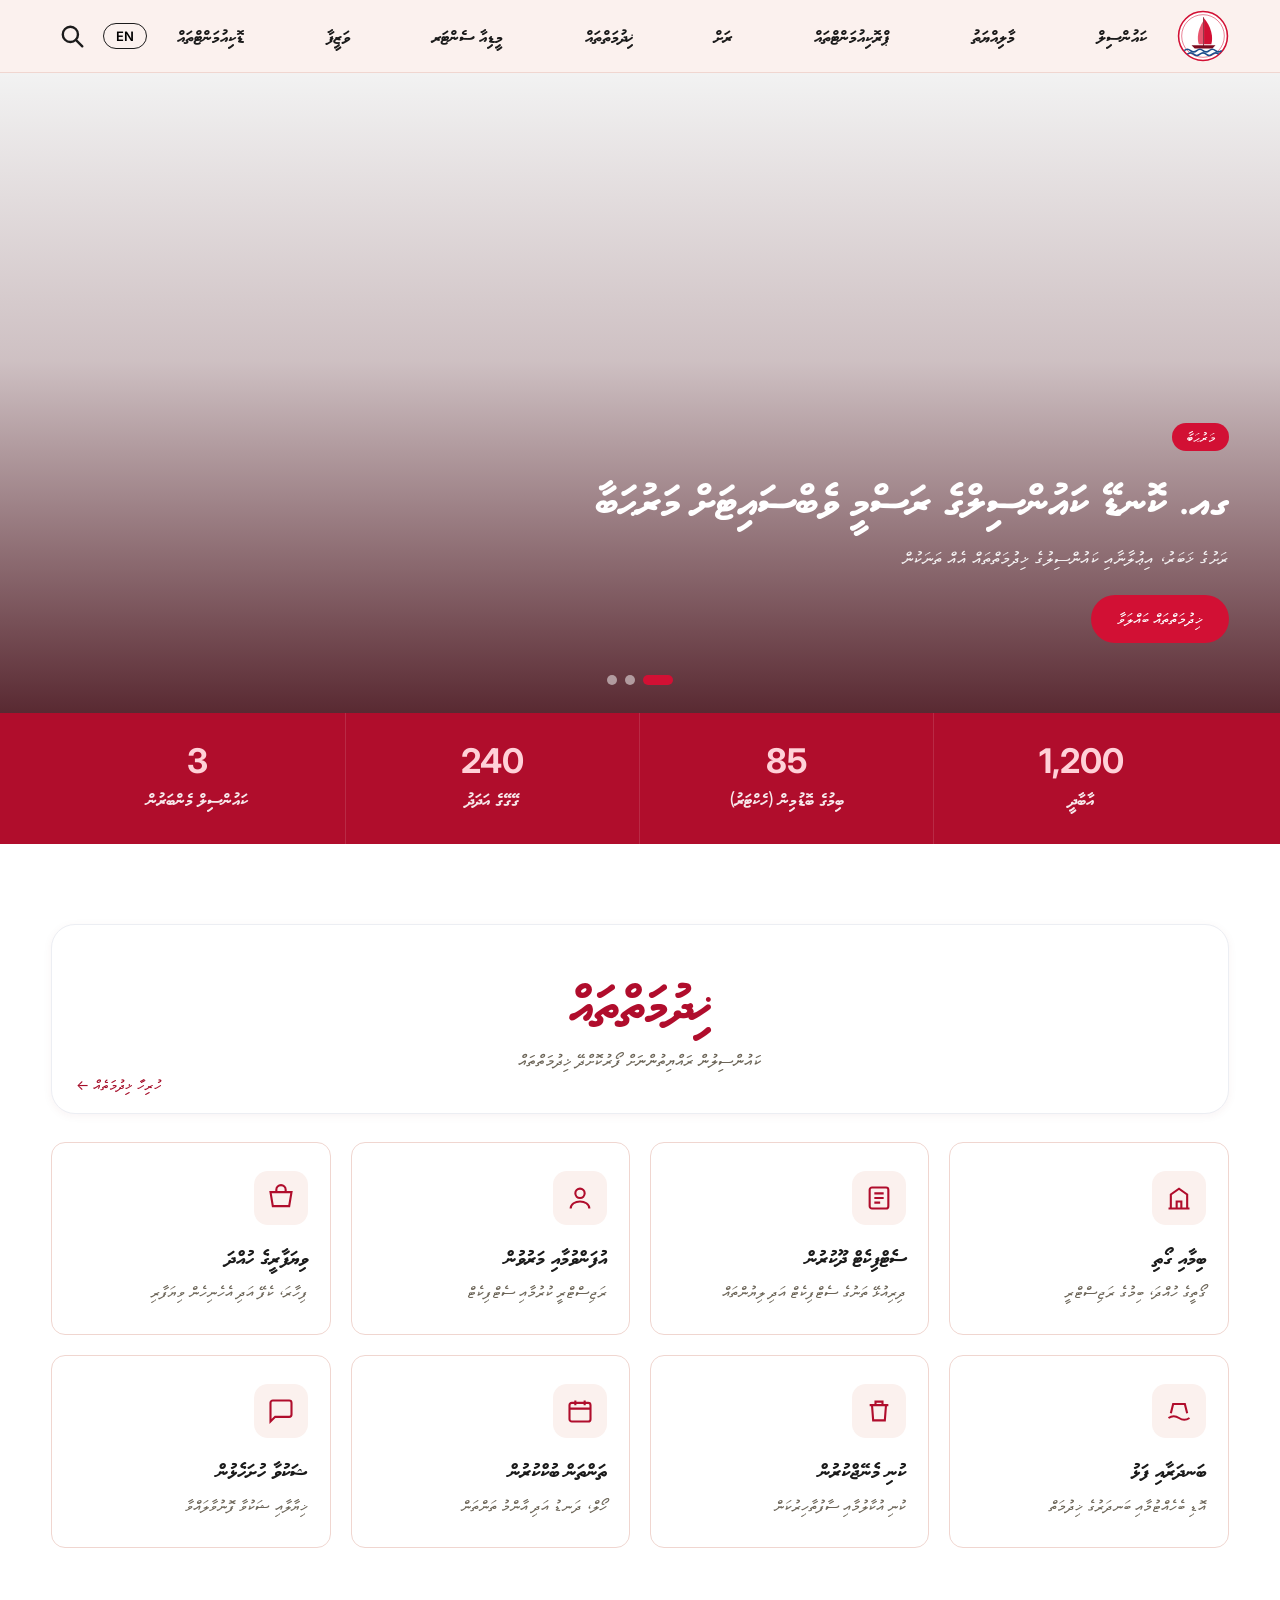
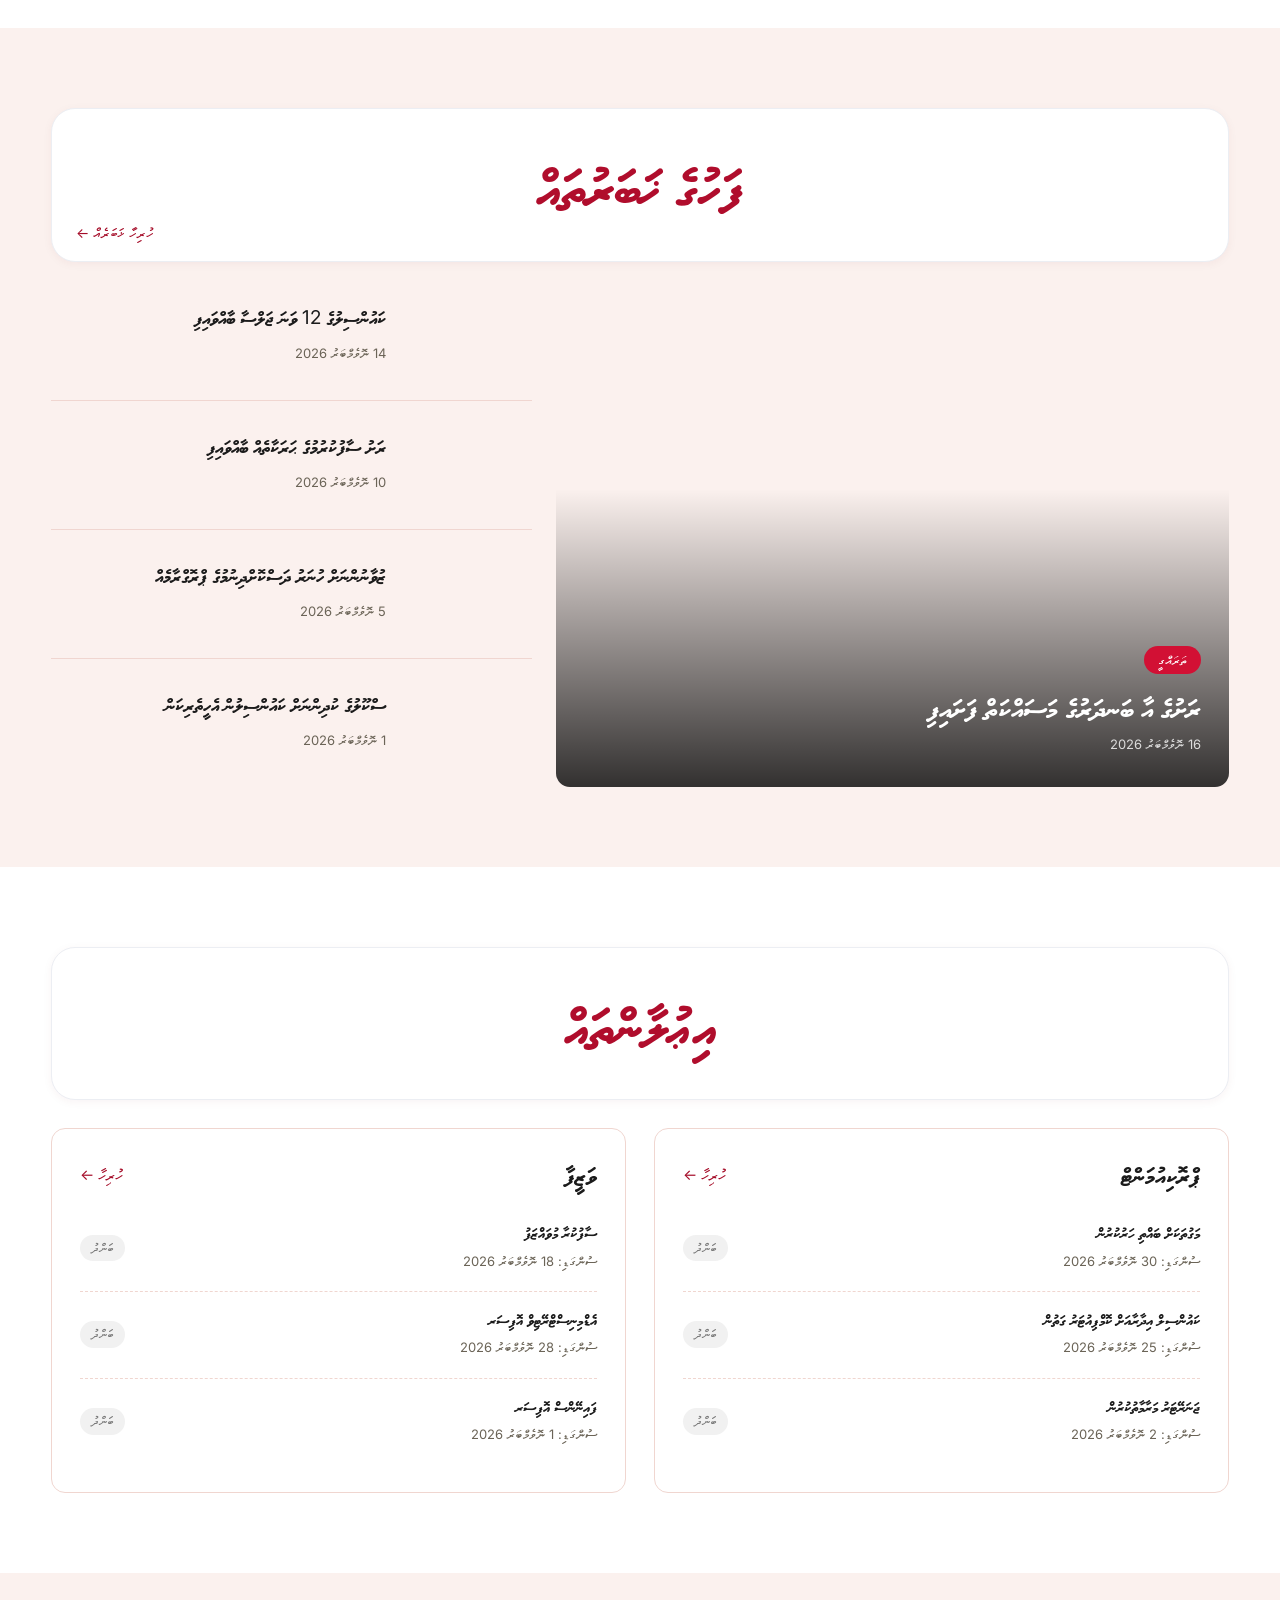
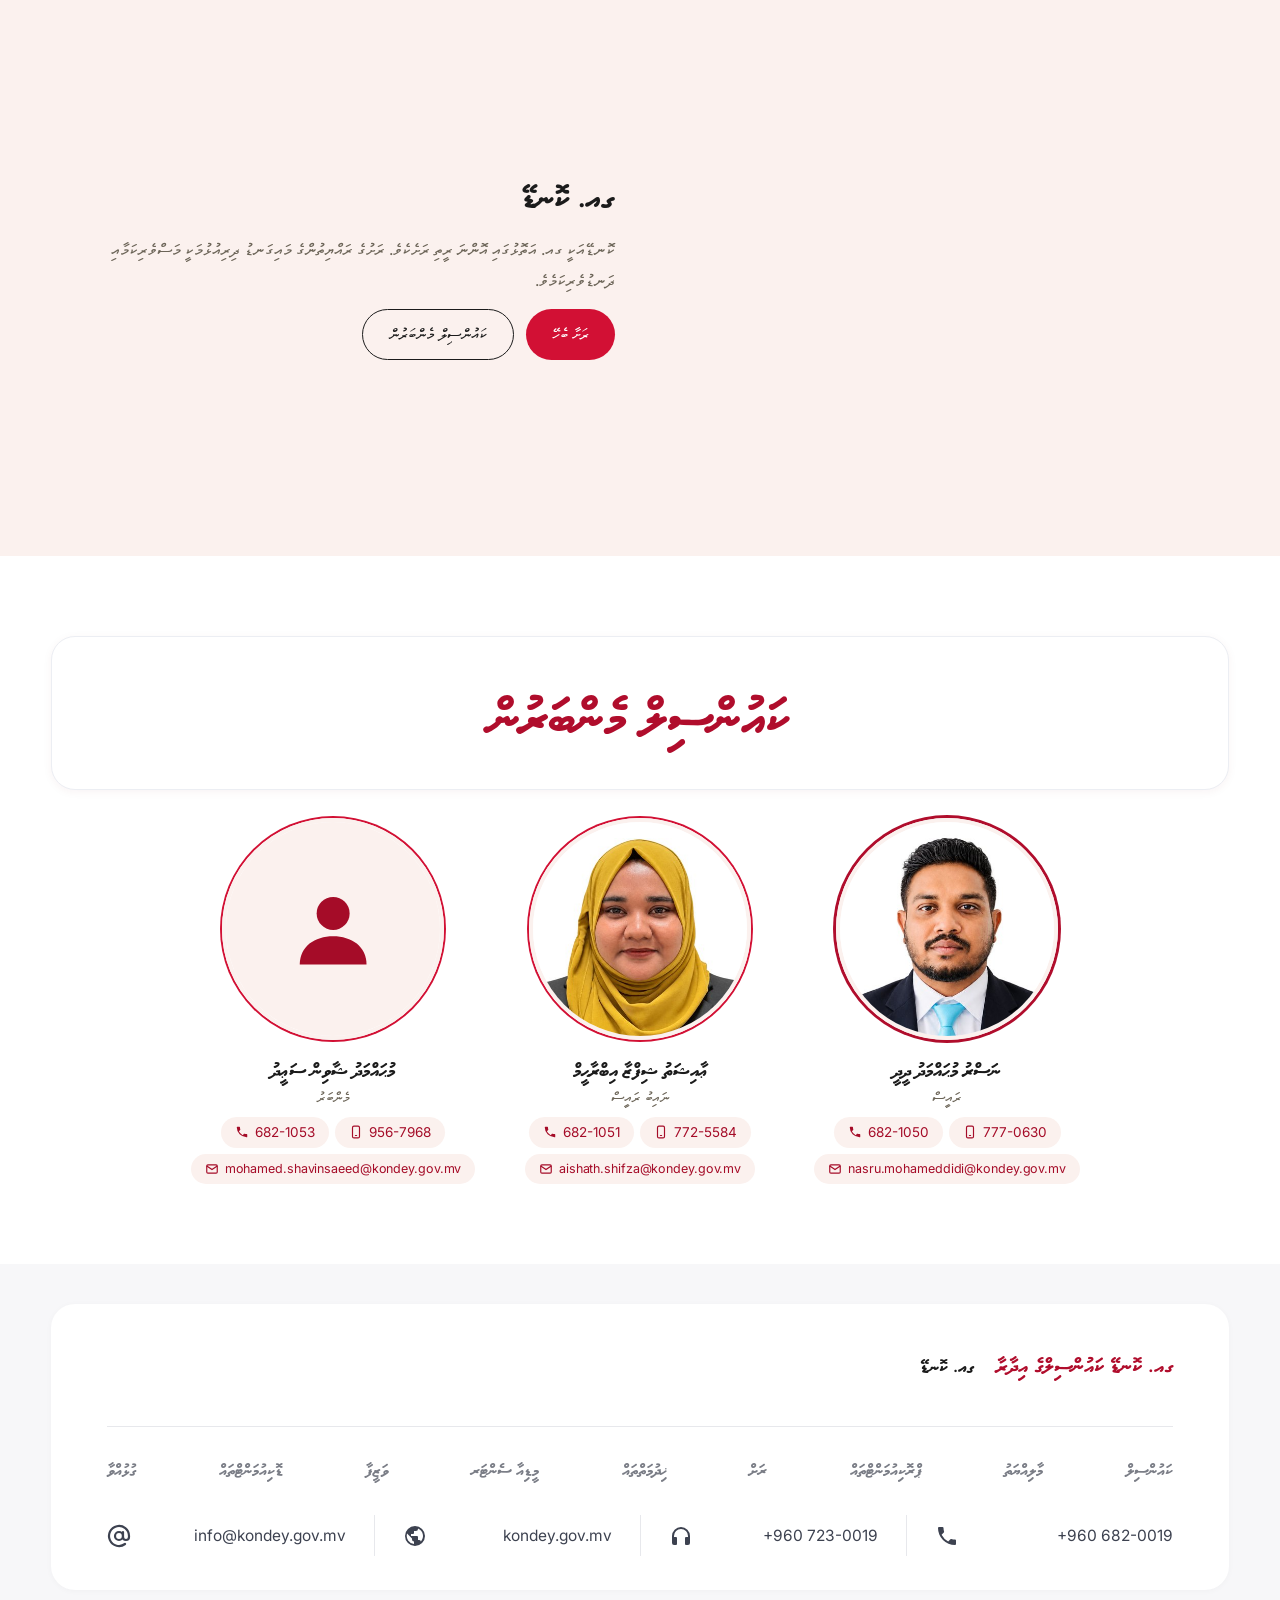
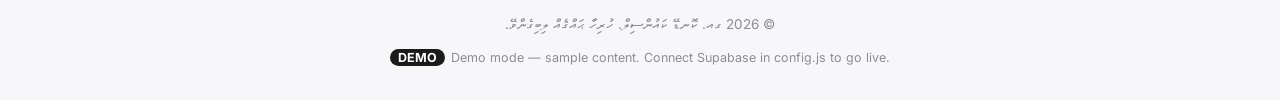
==== index.html @ 0336a883 "New commit." ====
<!DOCTYPE html>
<html lang="dv" dir="rtl">
<head>
<meta charset="UTF-8">
<meta name="viewport" content="width=device-width, initial-scale=1.0">
<title>ގއ. ކޮނޑޭ ކައުންސިލް</title>
<meta name="description" content="GA. Kondey Council — official website: news, vacancies, procurement, services and council information.">
<link rel="preconnect" href="https://fonts.googleapis.com">
<link rel="preconnect" href="https://fonts.gstatic.com" crossorigin>
<link href="https://fonts.googleapis.com/css2?family=Noto+Sans+Thaana:wght@400;600;700&family=Inter:wght@400;500;600;700;800&display=swap" rel="stylesheet">
<link rel="stylesheet" href="css/site.css">
</head>
<body>
<a href="#app" class="skip" data-i18n="skip">މައިގަނޑު ބައިތަކަށް</a>

<!-- Logo (placeholder — replace with the council's real logo) -->
<svg width="0" height="0" style="position:absolute" aria-hidden="true">
  <symbol id="logo" viewBox="0 0 100 100">
    <circle cx="50" cy="50" r="47" fill="#fff" stroke="#D21034" stroke-width="3"/>
    <circle cx="50" cy="50" r="41" fill="none" stroke="#D21034" stroke-width="1"/>
    <path d="M52 16 C66 32 70 52 66 66 L52 66 Z" fill="#D21034"/>
    <path d="M50 22 C40 38 38 54 42 66 L50 66 Z" fill="#E8566F"/>
    <line x1="51" y1="14" x2="51" y2="70" stroke="#7A0A1E" stroke-width="1.6"/>
    <path d="M28 68 L74 68 L68 74 L34 74 Z" fill="#7A0A1E"/>
    <path d="M14 78 q6 -5 12 0 t12 0 t12 0 t12 0 t12 0 t12 0" fill="none" stroke="#1E4E8C" stroke-width="3"/>
    <path d="M20 85 q6 -5 12 0 t12 0 t12 0 t12 0 t12 0" fill="none" stroke="#1E4E8C" stroke-width="3"/>
  </symbol>
</svg>

<header class="site-header" id="header">
  <div class="container nav">
    <a href="#/" class="logo" aria-label="Home">
      <svg><use href="#logo"/></svg>
      <span class="logo-text" data-i18n="short">ކޮނޑޭ ކައުންސިލް</span>
    </a>

    <ul class="menu" id="menu">
      <li><a href="#/council" data-i18n="m_council">ކައުންސިލް</a>
        <ul class="dropdown">
          <li><a href="#/council" data-i18n="m_council_about">ކައުންސިލާ ބެހޭ</a></li>
          <li><a href="#/council#members" data-i18n="m_members">ކައުންސިލް މެންބަރުން</a></li>
          <li><a href="#/meetings" data-i18n="m_meetings">ޖަލްސާތަކާއި ނިންމުންތައް</a></li>
          <li><a href="#/contact" data-i18n="m_contact">ގުޅުއްވާ</a></li>
        </ul>
      </li>
      <li><a href="#/documents?type=budget" data-i18n="m_finance">މާލިއްޔަތު</a>
        <ul class="dropdown">
          <li><a href="#/documents?type=budget" data-i18n="m_budget">ބަޖެޓް</a></li>
          <li><a href="#/documents?type=report" data-i18n="m_reports">ރިޕޯޓުތައް</a></li>
        </ul>
      </li>
      <li><a href="#/procurement" data-i18n="m_procurement">ޕްރޮކިއުމަންޓްތައް</a></li>
      <li><a href="#/island" data-i18n="m_island">ރަށް</a>
        <ul class="dropdown">
          <li><a href="#/island" data-i18n="m_island_profile">ރަށާ ބެހޭ</a></li>
          <li><a href="#/island#gallery" data-i18n="m_gallery">ފޮޓޯ ގެލެރީ</a></li>
          <li><a href="#/documents?type=plan" data-i18n="m_plans">ޕްލޭންތައް</a></li>
        </ul>
      </li>
      <li><a href="#/services" data-i18n="m_services">ޚިދުމަތްތައް</a></li>
      <li><a href="#/news" data-i18n="m_media">މީޑިއާ ސެންޓަރ</a>
        <ul class="dropdown">
          <li><a href="#/news" data-i18n="m_news">ޚަބަރު</a></li>
          <li><a href="#/island#gallery" data-i18n="m_gallery">ފޮޓޯ ގެލެރީ</a></li>
        </ul>
      </li>
      <li><a href="#/jobs" data-i18n="m_jobs">ވަޒީފާ</a></li>
      <li><a href="#/documents" data-i18n="m_documents">ޑޮކިއުމަންޓްތައް</a>
        <ul class="dropdown">
          <li><a href="#/documents?type=form" data-i18n="m_forms">ފޯމުތައް</a></li>
          <li><a href="#/documents?type=regulation" data-i18n="m_regs">ޤަވާއިދުތައް</a></li>
          <li><a href="#/documents" data-i18n="m_all_docs">ހުރިހާ ޑޮކިއުމަންޓެއް</a></li>
        </ul>
      </li>
    </ul>

    <div class="nav-tools">
      <button class="lang-btn" id="langBtn" type="button">EN</button>
      <button class="icon-btn" id="searchBtn" type="button" aria-label="Search">
        <svg viewBox="0 0 24 24" fill="none" stroke="currentColor" stroke-width="2.2" stroke-linecap="round"><circle cx="10.5" cy="10.5" r="7"/><line x1="16" y1="16" x2="21.5" y2="21.5"/></svg>
      </button>
      <button class="icon-btn burger" id="burger" type="button" aria-label="Menu" aria-expanded="false">
        <svg viewBox="0 0 24 24" fill="none" stroke="currentColor" stroke-width="2.2" stroke-linecap="round"><line x1="3" y1="6" x2="21" y2="6"/><line x1="3" y1="12" x2="21" y2="12"/><line x1="3" y1="18" x2="21" y2="18"/></svg>
      </button>
    </div>
  </div>
</header>

<div class="search-panel" id="searchPanel" role="dialog" aria-modal="true" aria-label="Search">
  <form class="search-box" id="searchForm">
    <button class="icon-btn search-close" id="searchClose" type="button" aria-label="Close">
      <svg viewBox="0 0 24 24" fill="none" stroke="currentColor" stroke-width="2.2" stroke-linecap="round"><line x1="5" y1="5" x2="19" y2="19"/><line x1="19" y1="5" x2="5" y2="19"/></svg>
    </button>
    <input type="search" id="searchInput" data-i18n-ph="search" placeholder="ހޯދާ..." autocomplete="off">
  </form>
</div>

<!-- Every page is drawn here by js/site.js -->
<main id="app" tabindex="-1"><div class="loading"><div class="spinner"></div></div></main>

<footer>
  <div class="container">
    <div class="foot-card">
      <div class="foot-top">
        <div class="foot-name">
          <strong data-i18n="office_name">ގއ. ކޮނޑޭ ކައުންސިލްގެ އިދާރާ</strong>
          <span data-i18n="island_name">ގއ. ކޮނޑޭ</span>
        </div>
        <div class="social" id="social"></div>
      </div>
      <ul class="foot-links">
        <li><a href="#/council" data-i18n="m_council">ކައުންސިލް</a></li>
        <li><a href="#/documents?type=budget" data-i18n="m_finance">މާލިއްޔަތު</a></li>
        <li><a href="#/procurement" data-i18n="m_procurement">ޕްރޮކިއުމަންޓްތައް</a></li>
        <li><a href="#/island" data-i18n="m_island">ރަށް</a></li>
        <li><a href="#/services" data-i18n="m_services">ޚިދުމަތްތައް</a></li>
        <li><a href="#/news" data-i18n="m_media">މީޑިއާ ސެންޓަރ</a></li>
        <li><a href="#/jobs" data-i18n="m_jobs">ވަޒީފާ</a></li>
        <li><a href="#/documents" data-i18n="m_documents">ޑޮކިއުމަންޓްތައް</a></li>
        <li><a href="#/contact" data-i18n="m_contact">ގުޅުއްވާ</a></li>
      </ul>
      <div class="foot-contact" id="footContact"></div>
    </div>
    <p class="copy" id="copy"></p>
  </div>
</footer>

<div class="lightbox" id="lightbox" role="dialog" aria-modal="true">
  <button class="icon-btn" id="lbClose" type="button" aria-label="Close">
    <svg viewBox="0 0 24 24" fill="none" stroke="currentColor" stroke-width="2.2" stroke-linecap="round"><line x1="5" y1="5" x2="19" y2="19"/><line x1="19" y1="5" x2="5" y2="19"/></svg>
  </button>
  <figure><img id="lbImg" alt=""><p id="lbCap"></p></figure>
</div>

<button class="to-top" id="toTop" type="button" aria-label="Back to top">
  <svg viewBox="0 0 24 24" width="22" height="22" fill="none" stroke="currentColor" stroke-width="2.4" stroke-linecap="round"><path d="M6 15l6-6 6 6"/></svg>
</button>

<script src="config.js"></script>
<script src="js/sample-data.js"></script>
<script src="js/store.js"></script>
<script src="js/site.js"></script>
</body>
</html>
---- css/site.css ----
/* Kondey Council website styles */
@font-face{font-family:"MV Waheed";src:url("../fonts/MV_Waheed.otf") format("opentype");font-display:swap;unicode-range:U+0780-07BF,U+060C,U+061B,U+061F,U+FDF2}
@font-face{font-family:"Faruma";src:url("../fonts/Faruma.ttf") format("truetype");font-display:swap;unicode-range:U+0780-07BF,U+060C,U+061B,U+061F,U+FDF2}




:root{
  --cream:#FBF1EE;
  --cream-2:#F6E1DC;
  --gold:#D21034;
  --gold-dark:#A50C28;
  --navy:#B00D2C;
  --navy-dark:#6E0718;
  --ink:#1B1B1B;
  --muted:#6B6457;
  --white:#FFFFFF;
  --line:#F0D6D0;
  --radius:14px;
  --head:"MV Waheed","Inter","Noto Sans Thaana",sans-serif;
  --body:"Faruma","Inter","Noto Sans Thaana",sans-serif;
}
html[lang="en"]{--head:"Inter",sans-serif;--body:"Inter",sans-serif}
*{box-sizing:border-box;margin:0;padding:0}
html{scroll-behavior:smooth}
body{font-family:var(--body);color:var(--ink);background:var(--white);line-height:1.9;font-size:16px}
html[lang="en"] body{line-height:1.6}
a{color:inherit;text-decoration:none}
img{max-width:100%;display:block}
h1,h2,h3,h4{font-family:var(--head);font-weight:700;line-height:1.5}
html[lang="dv"] :is(h1,h2,h3,h4){font-weight:400}
html[lang="en"] .service h3,html[lang="en"] .n-card h3{font-size:18px}
html[lang="en"] .news-item h4,html[lang="en"] .member h4{font-size:16px}
html[lang="en"] .menu>li>a{font-size:16px;font-weight:500}
html[lang="en"] .foot-links a{font-size:15px}
html[lang="en"] .foot-name span{font-size:16px}
.container{width:min(1240px,92%);margin-inline:auto}

/* ================= HEADER (matches your design) ================= */
.site-header{position:sticky;top:0;z-index:100;background:var(--cream);border-bottom:1px solid var(--line);transition:box-shadow .2s}
.site-header.scrolled{box-shadow:0 4px 18px rgba(0,0,0,.06)}
.nav{display:flex;align-items:center;justify-content:space-between;height:72px;gap:20px}
.logo{display:flex;align-items:center;gap:12px;flex-shrink:0}
.logo svg{width:52px;height:52px}
.logo-text{display:none;font-family:var(--head);font-size:15px;line-height:1.3}
.menu{display:flex;align-items:center;justify-content:space-between;flex:1;list-style:none;gap:6px}
.menu>li{position:relative}
.menu>li>a{display:block;padding:22px 10px;font-family:var(--head);font-size:18px;white-space:nowrap;transition:color .2s}
.menu>li>a:hover,.menu>li:focus-within>a{color:var(--gold-dark)}
.dropdown{position:absolute;top:100%;inset-inline-start:0;min-width:220px;background:var(--white);border:1px solid var(--line);border-radius:10px;box-shadow:0 12px 30px rgba(0,0,0,.08);list-style:none;padding:8px;opacity:0;visibility:hidden;transform:translateY(8px);transition:.2s}
.menu>li:hover .dropdown,.menu>li:focus-within .dropdown{opacity:1;visibility:visible;transform:none}
.dropdown a{display:block;padding:8px 12px;border-radius:6px;font-size:15px}
.dropdown a:hover{background:var(--cream)}
.nav-tools{display:flex;align-items:center;gap:10px;flex-shrink:0}
.icon-btn{background:none;border:0;cursor:pointer;width:42px;height:42px;display:grid;place-items:center;border-radius:50%;color:var(--ink)}
.icon-btn:hover{background:var(--cream-2)}
.icon-btn svg{width:26px;height:26px}
.lang-btn{font-family:"Inter",sans-serif;font-weight:600;font-size:13px;border:1.5px solid var(--ink);border-radius:20px;padding:4px 12px;background:none;cursor:pointer}
html[lang="en"] .lang-btn{font-family:"Noto Sans Thaana",sans-serif}
.lang-btn:hover{background:var(--ink);color:var(--cream)}
.burger{display:none}

/* search overlay */
.search-panel{position:fixed;inset:0;background:rgba(251,241,238,.97);z-index:200;display:none;align-items:flex-start;justify-content:center;padding-top:18vh}
.search-panel.open{display:flex}
.search-box{width:min(680px,90%);position:relative}
.search-box input{width:100%;font-family:var(--body);font-size:22px;padding:18px 24px;border:2px solid var(--ink);border-radius:50px;background:var(--white);outline:none}
.search-close{position:absolute;top:-60px;inset-inline-end:0}

/* ================= HERO ================= */
.hero{position:relative;height:min(78vh,640px);overflow:hidden;color:var(--white)}
.slide{position:absolute;inset:0;background-size:cover;background-position:center;opacity:0;transition:opacity 1s}
.slide.active{opacity:1}
.slide::after{content:"";position:absolute;inset:0;background:linear-gradient(to top,rgba(60,4,14,.85) 0%,rgba(60,4,14,.25) 55%,rgba(0,0,0,.05) 100%)}
.hero-content{position:absolute;inset-inline:0;bottom:70px;z-index:2}
.tag{display:inline-block;background:var(--gold);color:var(--white);font-size:13px;padding:2px 14px;border-radius:20px;margin-bottom:12px}
.hero h1{font-size:clamp(26px,4vw,46px);max-width:760px;margin-bottom:10px}
.hero p{max-width:640px;opacity:.9;font-size:17px}
.btn{display:inline-flex;align-items:center;gap:8px;padding:10px 26px;border-radius:30px;font-family:var(--body);font-size:15px;cursor:pointer;border:0;transition:.2s}
.btn-gold{background:var(--gold);color:var(--white)}
.btn-gold:hover{background:var(--gold-dark)}
.btn-outline{border:1.5px solid currentColor;background:none}
.btn-outline:hover{background:var(--ink);color:var(--white);border-color:var(--ink)}
.hero .btn{margin-top:20px}
.dots{position:absolute;bottom:28px;inset-inline:0;display:flex;justify-content:center;gap:8px;z-index:3}
.dots button{width:10px;height:10px;border-radius:10px;border:0;background:rgba(255,255,255,.5);cursor:pointer;transition:.3s}
.dots button.active{width:30px;background:var(--gold)}

/* ================= STATS BAR ================= */
.stats{background:var(--navy);color:var(--white);position:relative;z-index:5}
.stats-grid{display:grid;grid-template-columns:repeat(4,1fr)}
.stat{padding:28px 16px;text-align:center;border-inline-start:1px solid rgba(255,255,255,.12)}
.stat:first-child{border:0}
.stat strong{display:block;font-family:"Inter",sans-serif;font-size:34px;font-weight:700;color:#FFD1D8;line-height:1.2}
.stat span{font-size:18px;opacity:.9;font-family:var(--head)}

/* ================= SECTIONS ================= */
section{padding:80px 0}
/* Section heading card (white rounded box, big centred navy title) */
.section-head{position:relative;display:flex;flex-direction:column;align-items:center;justify-content:center;text-align:center;
  background:var(--white);border:1px solid #ECEEF3;border-radius:24px;padding:38px 24px;margin-bottom:28px;
  box-shadow:0 2px 10px rgba(120,10,30,.05)}
.section-head > div{display:flex;flex-direction:column;align-items:center}
.section-head :is(h1,h2){font-size:clamp(30px,4.6vw,54px);color:#B00D2C;line-height:1.4;font-weight:700}
html[lang="en"] .section-head :is(h1,h2){font-weight:800;letter-spacing:-.5px}
html[lang="dv"] .section-head :is(h1,h2){font-weight:400}
.section-head p{color:var(--muted);margin-top:6px;font-size:16px}
.section-head .more{position:absolute;bottom:14px;inset-inline-end:24px;font-size:14px}
.panel-title .more{position:static}
.more{font-family:var(--body);color:var(--gold-dark);font-size:15px}
.more:hover{text-decoration:underline}
.bg-cream{background:var(--cream)}

/* services */
.services{display:grid;grid-template-columns:repeat(4,1fr);gap:20px}
.service{background:var(--white);border:1px solid var(--line);border-radius:var(--radius);padding:28px 22px;transition:.25s}
.service:hover{transform:translateY(-4px);box-shadow:0 14px 30px rgba(210,16,52,.12);border-color:var(--gold)}
.service .ic{width:54px;height:54px;border-radius:14px;background:var(--cream);display:grid;place-items:center;margin-bottom:16px;color:var(--navy)}
.service .ic svg{width:28px;height:28px}
.service h3{font-size:21px;margin-bottom:6px}
.service p{color:var(--muted);font-size:14.5px}

/* news */
.news-grid{display:grid;grid-template-columns:1.4fr 1fr;gap:24px}
.news-main{position:relative;border-radius:var(--radius);overflow:hidden;min-height:440px;color:var(--white);display:flex;align-items:flex-end}
.news-main img{position:absolute;inset:0;width:100%;height:100%;object-fit:cover;transition:transform .5s}
.news-main:hover img{transform:scale(1.04)}
.news-main::after{content:"";position:absolute;inset:0;background:linear-gradient(to top,rgba(0,0,0,.8),transparent 60%)}
.news-main .txt{position:relative;z-index:2;padding:28px}
.news-main h3{font-size:28px}
.news-list{display:flex;flex-direction:column;gap:18px}
.news-item{display:grid;grid-template-columns:130px 1fr;gap:16px;align-items:center;padding-bottom:18px;border-bottom:1px solid var(--line)}
.news-item:last-child{border:0}
.news-item img{width:130px;height:92px;object-fit:cover;border-radius:10px}
.news-item h4{font-size:19px;margin-bottom:4px}
.news-item h4:hover{color:var(--gold-dark)}
.date{font-size:13px;color:var(--muted)}
.news-main .date{color:rgba(255,255,255,.8)}

/* notices (procurement / jobs) */
.two-col{display:grid;grid-template-columns:1fr 1fr;gap:28px}
.panel{background:var(--white);border-radius:var(--radius);border:1px solid var(--line);padding:28px}
.panel-title{display:flex;justify-content:space-between;align-items:center;margin-bottom:12px}
.panel-title h3{font-size:24px}
.notice{display:flex;justify-content:space-between;align-items:center;gap:16px;padding:16px 0;border-bottom:1px dashed var(--line)}
.notice:last-child{border:0}
.notice h4{font-size:15.5px;font-weight:600}
.badge{font-size:12px;padding:2px 12px;border-radius:20px;white-space:nowrap}
.badge.open{background:#E3F4E8;color:#1E7A3C}
.badge.soon{background:#FFF2D6;color:#9E6B00}
.badge.closed{background:#F1F1F1;color:#777}

/* members */
.members{display:flex;flex-wrap:wrap;justify-content:center;gap:30px 22px;max-width:900px;margin-inline:auto}
.member{flex:0 1 285px}
.member{text-align:center}
.member .photo{aspect-ratio:1;border-radius:50%;overflow:hidden;border:4px solid var(--cream);box-shadow:0 0 0 2px var(--gold);margin:0 auto 14px;width:78%;max-width:230px}
.member .photo img{width:100%;height:100%;object-fit:cover}
.member h4{font-size:20px}
.member span{font-size:14px;color:var(--muted)}
.member.president .photo{box-shadow:0 0 0 3px var(--navy)}
.m-phone{display:inline-flex;align-items:center;gap:6px;margin-top:6px;padding:3px 14px;border-radius:20px;background:var(--cream);color:var(--gold-dark);font-family:"Inter",sans-serif;font-size:14px;direction:ltr}
.m-phone:hover{background:var(--gold);color:var(--white)}
.m-phone svg{width:14px;height:14px;flex-shrink:0}
.m-contacts{display:flex;flex-wrap:wrap;justify-content:center;gap:6px;margin-top:6px}
.m-contacts .m-phone{margin-top:0;font-size:13.5px;max-width:100%;overflow-wrap:anywhere}
.m-contacts a[href^="mailto"]{font-size:12.5px;letter-spacing:-.1px}
.m-contacts a[href^="mailto"]{white-space:nowrap}
.member span{display:block}

/* about band */
.about{display:grid;grid-template-columns:1fr 1fr;gap:50px;align-items:center}
.about img{border-radius:var(--radius);aspect-ratio:4/3;object-fit:cover;width:100%}
.about h2{font-size:clamp(24px,3vw,34px);margin-bottom:14px}
.about p{color:var(--muted);margin-bottom:14px}
.about .btns{display:flex;gap:12px;flex-wrap:wrap;margin-top:8px}

/* ===== news pages ===== */
[hidden]{display:none!important}
section[id],#home{scroll-margin-top:80px}
.crumbs{display:flex;gap:8px;align-items:center;font-size:14px;color:var(--muted);margin-bottom:18px;flex-wrap:wrap}
.crumbs a{color:var(--gold-dark)}
.crumbs a:hover{text-decoration:underline}
.news-cards{display:grid;grid-template-columns:repeat(3,1fr);gap:24px}
.n-card{background:var(--white);border:1px solid var(--line);border-radius:var(--radius);overflow:hidden;transition:.25s;display:flex;flex-direction:column}
.n-card:hover{transform:translateY(-4px);box-shadow:0 14px 30px rgba(210,16,52,.12)}
.n-card img{width:100%;aspect-ratio:16/10;object-fit:cover;background:var(--cream)}
.n-card .b{padding:18px 20px 22px}
.n-card .tag{font-size:12px;margin-bottom:8px}
.n-card h3{font-size:21px;margin-bottom:6px}
.n-card p{color:var(--muted);font-size:14.5px;margin-top:6px;display:-webkit-box;-webkit-line-clamp:2;-webkit-box-orient:vertical;overflow:hidden}
.article-wrap{display:grid;grid-template-columns:1fr 320px;gap:40px;align-items:start}
.article h1{font-size:clamp(26px,3.6vw,40px);margin:6px 0 8px}
.article .meta{display:flex;gap:16px;align-items:center;color:var(--muted);font-size:14.5px;flex-wrap:wrap;margin-bottom:22px}
.article .cover{width:100%;aspect-ratio:16/9;object-fit:cover;border-radius:var(--radius);background:var(--cream);margin-bottom:28px}
.article .body p{font-size:17.5px;margin-bottom:18px;color:#2a2a2a}
html[lang="en"] .article .body p{font-size:17px;line-height:1.75}
.share{display:flex;align-items:center;gap:10px;border-top:1px solid var(--line);padding-top:20px;margin-top:10px;flex-wrap:wrap}
.share span{font-size:15px;color:var(--muted);margin-inline-end:4px}
.share a,.share button{width:40px;height:40px;border-radius:50%;background:var(--cream);color:var(--gold-dark);display:grid;place-items:center;border:0;cursor:pointer}
.share a:hover,.share button:hover{background:var(--gold);color:var(--white)}
.share svg{width:18px;height:18px}
.copied{font-size:13px;color:#1E7A3C}
.back-link{display:inline-flex;gap:6px;color:var(--gold-dark);margin-top:24px;font-size:15px}
.back-link:hover{text-decoration:underline}
.article-side{position:sticky;top:96px;background:var(--cream);border-radius:var(--radius);padding:22px}
.article-side h3{font-size:22px;margin-bottom:12px}
.article-side .news-item{grid-template-columns:90px 1fr;gap:12px;padding-bottom:14px;border-bottom:1px solid var(--line)}
.article-side .news-item img{width:90px;height:66px}
.article-side .news-item h4{font-size:17px}
.side-all{margin-top:16px;width:100%;justify-content:center}
@media (max-width:960px){.news-cards{grid-template-columns:repeat(2,1fr)}.article-wrap{grid-template-columns:1fr}.article-side{position:static}}
@media (max-width:560px){.news-cards{grid-template-columns:1fr}}

/* footer (card style) */
footer{background:#F7F7F9;padding:40px 0 30px}
.foot-card{background:var(--white);border-radius:24px;padding:40px 56px 34px;box-shadow:0 1px 6px rgba(0,0,0,.03)}
.foot-top{display:flex;justify-content:space-between;align-items:center;gap:20px;padding-bottom:40px;border-bottom:1.5px solid #E7E8EC;flex-wrap:wrap}
.foot-name{display:flex;align-items:baseline;gap:22px;flex-wrap:wrap}
.foot-name strong{font-family:var(--head);font-weight:400;color:var(--navy);font-size:22px}
.foot-name span{font-size:19px;color:var(--ink);font-family:var(--head)}
.social{display:flex;gap:18px}
.social a{color:#8A8D96;display:grid;place-items:center;transition:color .2s}
.social a:hover{color:var(--gold)}
.social svg{width:20px;height:20px}
.foot-links{display:flex;justify-content:space-between;flex-wrap:wrap;gap:12px 24px;list-style:none;padding:26px 0 30px}
.foot-links a{color:#7A7D86;font-size:17px;font-family:var(--head)}
.foot-links a:hover{color:var(--gold)}
.foot-contact{display:grid;grid-template-columns:repeat(4,1fr);align-items:center}
.fc-item{display:flex;align-items:center;justify-content:space-between;gap:16px;padding:6px 28px;direction:ltr;font-family:"Inter",sans-serif;font-size:15.5px;color:#3D4250}
html[dir="rtl"] .fc-item:not(:last-child),html[dir="ltr"] .fc-item:not(:first-child){border-left:1.5px solid #E7E8EC}
html[dir="rtl"] .fc-item:first-child,html[dir="ltr"] .fc-item:last-child{padding-right:0}
html[dir="rtl"] .fc-item:last-child,html[dir="ltr"] .fc-item:first-child{padding-left:0}
.fc-item svg{width:24px;height:24px;flex-shrink:0;color:#3D4250}
.fc-item a:hover{color:var(--gold)}
.copy{text-align:center;font-size:13.5px;color:#8A8D96;margin-top:22px}

.to-top{position:fixed;bottom:24px;inset-inline-start:24px;width:46px;height:46px;border-radius:50%;background:var(--gold);color:var(--white);border:0;cursor:pointer;display:none;place-items:center;box-shadow:0 6px 18px rgba(0,0,0,.2);z-index:90}
.to-top.show{display:grid}

/* ================= RESPONSIVE ================= */
@media (max-width:1100px){
  .menu>li>a{font-size:16px;padding-inline:6px}
}
@media (max-width:960px){
  .burger{display:grid}
  .logo-text{display:block}
  .menu{position:fixed;top:72px;inset-inline:0;bottom:0;background:var(--cream);flex-direction:column;align-items:stretch;justify-content:flex-start;padding:10px 6%;overflow-y:auto;transform:translateX(100%);transition:transform .3s;gap:0}
  html[dir="ltr"] .menu{transform:translateX(-100%)}
  .menu.open{transform:none!important}
  .menu>li>a{padding:14px 4px;border-bottom:1px solid var(--line);font-size:19px}
  .dropdown{position:static;opacity:1;visibility:visible;transform:none;box-shadow:none;border:0;background:none;display:none;padding:0 14px}
  .menu>li.expanded .dropdown{display:block}
  .services{grid-template-columns:repeat(2,1fr)}
  .news-grid,.two-col,.about{grid-template-columns:1fr}
  .foot-contact{grid-template-columns:1fr 1fr;row-gap:14px}
  .fc-item{border:0!important;padding:4px 0!important;justify-content:flex-start}
  .foot-card{padding:32px 28px}
  .foot-links{justify-content:flex-start}
  .stats-grid{grid-template-columns:repeat(2,1fr)}
  .stat:nth-child(3){border:0}
}
@media (max-width:560px){
  section{padding:56px 0}
  .section-head{padding:26px 16px;border-radius:18px}
  .section-head .more{position:static;margin-top:8px}
  .foot-contact{grid-template-columns:1fr}
  .services{grid-template-columns:1fr 1fr;gap:12px}
  .service{padding:18px 14px}
  .service .ic{width:44px;height:44px;margin-bottom:10px}
  .service h3{font-size:18px}
  .service p{font-size:13px}
  .fc-item{border:0!important;padding:4px 0!important;justify-content:flex-start;gap:14px}
  html[dir="rtl"] .fc-item{justify-content:flex-start}
  .foot-card{padding:28px 20px}
  .members{max-width:300px}
  .news-item{grid-template-columns:100px 1fr}
  .news-item img{width:100px;height:76px}
  .stat strong{font-size:26px}
}

/* ================= PHASE 1 PAGES ================= */
:focus-visible{outline:3px solid var(--gold);outline-offset:2px;border-radius:6px}
#app:focus,#app:focus-visible{outline:none}
.skip{position:absolute;inset-inline-start:-999px;top:8px;background:var(--ink);color:#fff;padding:8px 14px;border-radius:8px;z-index:300}
.skip:focus{inset-inline-start:8px}
.page{padding:48px 0 80px}
.loading,.empty{padding:60px 20px;text-align:center;color:var(--muted);font-size:17px}
.spinner{width:36px;height:36px;border:4px solid var(--cream-2);border-top-color:var(--gold);border-radius:50%;animation:spin 1s linear infinite;margin:0 auto 14px}
@keyframes spin{to{transform:rotate(360deg)}}
.updated{color:var(--muted);font-size:13.5px;margin-top:36px;text-align:center}
.lead{font-size:18px;color:#3a3a3a;max-width:820px}
.prose p{margin-bottom:14px;font-size:17px}
html[lang="en"] .prose p{line-height:1.75}

/* filter chips */
.filters{display:flex;flex-wrap:wrap;gap:8px;margin:0 0 24px;align-items:center}
.chip{border:1.5px solid var(--line);background:var(--white);border-radius:20px;padding:5px 16px;font-family:var(--body);font-size:14.5px;cursor:pointer;color:var(--ink)}
.chip:hover{border-color:var(--gold)}
.chip.on{background:var(--gold);color:var(--white);border-color:var(--gold)}
.filters select{border:1.5px solid var(--line);border-radius:20px;padding:5px 14px;font-family:var(--body);font-size:14.5px;background:var(--white)}

/* list rows (jobs, tenders, documents, meetings) */
.rows{background:var(--white);border:1px solid var(--line);border-radius:var(--radius);overflow:hidden}
.row{display:grid;grid-template-columns:1fr auto;gap:16px;align-items:center;padding:18px 24px;border-bottom:1px solid var(--line);transition:background .15s}
.row:last-child{border-bottom:0}
a.row:hover{background:var(--cream)}
.row h3{font-size:20px;line-height:1.5}
.row .sub{display:flex;flex-wrap:wrap;gap:6px 18px;color:var(--muted);font-size:14px;margin-top:2px}
.row .end{display:flex;align-items:center;gap:12px}
.ltr{direction:ltr;unicode-bidi:isolate;font-family:"Inter",sans-serif}
.btn-sm{padding:6px 16px;font-size:14px}
.dl{display:inline-flex;align-items:center;gap:6px;color:var(--gold-dark);border:1.5px solid var(--line);border-radius:20px;padding:5px 14px;font-size:14px;background:var(--white);white-space:nowrap}
.dl:hover{background:var(--gold);color:#fff;border-color:var(--gold)}
.dl svg{width:16px;height:16px}
.dl.off{color:var(--muted);pointer-events:none;opacity:.6}

/* detail pages */
.detail{display:grid;grid-template-columns:1fr 320px;gap:36px;align-items:start}
.detail-main{background:var(--white);border:1px solid var(--line);border-radius:var(--radius);padding:32px}
.detail-main h1{font-size:clamp(26px,3.4vw,38px);color:var(--navy);margin-bottom:6px}
.detail-main h2{font-size:22px;margin:22px 0 8px}
.detail-main ul,.prose ul{padding-inline-start:22px;margin-bottom:12px}
.detail-main li{margin-bottom:6px}
.facts{background:var(--cream);border-radius:var(--radius);padding:22px;position:sticky;top:96px}
.facts dl{display:grid;gap:12px}
.facts dt{font-size:13.5px;color:var(--muted)}
.facts dd{font-size:17px;font-weight:600}
.facts .btn{width:100%;justify-content:center;margin-top:16px}

/* services page cards reuse .service */
a.service{display:block}
.svc-icon{width:64px;height:64px;border-radius:16px;background:var(--cream);display:grid;place-items:center;color:var(--navy);margin-bottom:12px}
.svc-icon svg{width:32px;height:32px}

/* council / members */
.member .avatar{width:100%;height:100%;display:grid;place-items:center;background:var(--cream);color:var(--gold-dark);font-family:var(--head);font-size:48px}
.mini-panel{margin-top:36px}

/* island + gallery */
.gallery{display:grid;grid-template-columns:repeat(3,1fr);gap:14px}
.gallery button{border:0;padding:0;background:var(--cream);border-radius:12px;overflow:hidden;cursor:zoom-in;aspect-ratio:4/3}
.gallery img{width:100%;height:100%;object-fit:cover;transition:transform .4s}
.gallery button:hover img{transform:scale(1.05)}
.lightbox{position:fixed;inset:0;background:rgba(10,10,10,.88);z-index:400;display:none;align-items:center;justify-content:center;padding:4vw}
.lightbox.open{display:flex}
.lightbox img{max-width:100%;max-height:84vh;border-radius:10px}
.lightbox p{color:#fff;text-align:center;margin-top:10px}
.lightbox .icon-btn{position:absolute;top:16px;inset-inline-end:16px;color:#fff;background:rgba(255,255,255,.15)}

/* contact */
.contact-grid{display:grid;grid-template-columns:1fr 1fr;gap:28px;align-items:start}
.cards{display:grid;grid-template-columns:1fr 1fr;gap:14px}
.ccard{background:var(--white);border:1px solid var(--line);border-radius:var(--radius);padding:18px 20px}
.ccard small{display:block;color:var(--muted);font-size:13.5px}
.ccard strong{font-size:17px;display:block;margin-top:2px;white-space:pre-line}
.ccard.wide{grid-column:1/-1}
.map{width:100%;height:320px;border:0;border-radius:var(--radius);margin-top:14px;background:var(--cream)}
.form{background:var(--white);border:1px solid var(--line);border-radius:var(--radius);padding:28px}
.form h2{font-size:26px;color:var(--navy);margin-bottom:6px}
.field{margin-top:14px}
.field label{display:block;font-size:15px;margin-bottom:4px}
.field input,.field textarea,.field select{width:100%;font-family:var(--body);font-size:16px;padding:10px 14px;border:1.5px solid var(--line);border-radius:10px;background:#fff;color:var(--ink)}
.field input:focus,.field textarea:focus,.field select:focus{border-color:var(--gold);outline:none}
.field textarea{min-height:130px;resize:vertical}
.radios{display:flex;gap:18px}
.radios label{display:flex;align-items:center;gap:6px;margin:0}
.radios input{width:auto}
.hint{font-size:13.5px;color:var(--muted);margin-top:12px}
.err{color:#B3261E;font-size:13.5px;margin-top:4px}
.ok-box{background:#E3F4E8;color:#1E5E33;border-radius:10px;padding:14px 18px;margin-top:16px}
.ok-box strong{font-family:"Inter",sans-serif;font-size:20px;direction:ltr;display:inline-block}
.err-box{background:#FCE8E6;color:#8C1D18;border-radius:10px;padding:14px 18px;margin-top:16px}

/* search */
.search-page input{width:100%;font-family:var(--body);font-size:20px;padding:14px 22px;border:2px solid var(--ink);border-radius:40px;margin-bottom:24px}
.result-group{margin-bottom:28px}
.result-group h2{font-size:22px;color:var(--navy);margin-bottom:10px}
mark{background:#FFE3E8;color:inherit;border-radius:3px}

.demo-note{text-align:center;font-family:"Inter",sans-serif;font-size:12.5px;color:#8A8D96;margin-top:8px;direction:ltr}
.demo-note b{background:var(--ink);color:#fff;border-radius:10px;padding:1px 8px;margin-inline-end:6px}

@media (max-width:960px){
  .detail,.contact-grid{grid-template-columns:1fr}
  .facts{position:static}
  .gallery{grid-template-columns:repeat(2,1fr)}
}
@media (max-width:560px){
  .row{grid-template-columns:1fr;padding:16px}
  .row .end{justify-content:flex-start}
  .detail-main{padding:22px}
  .cards{grid-template-columns:1fr}
}
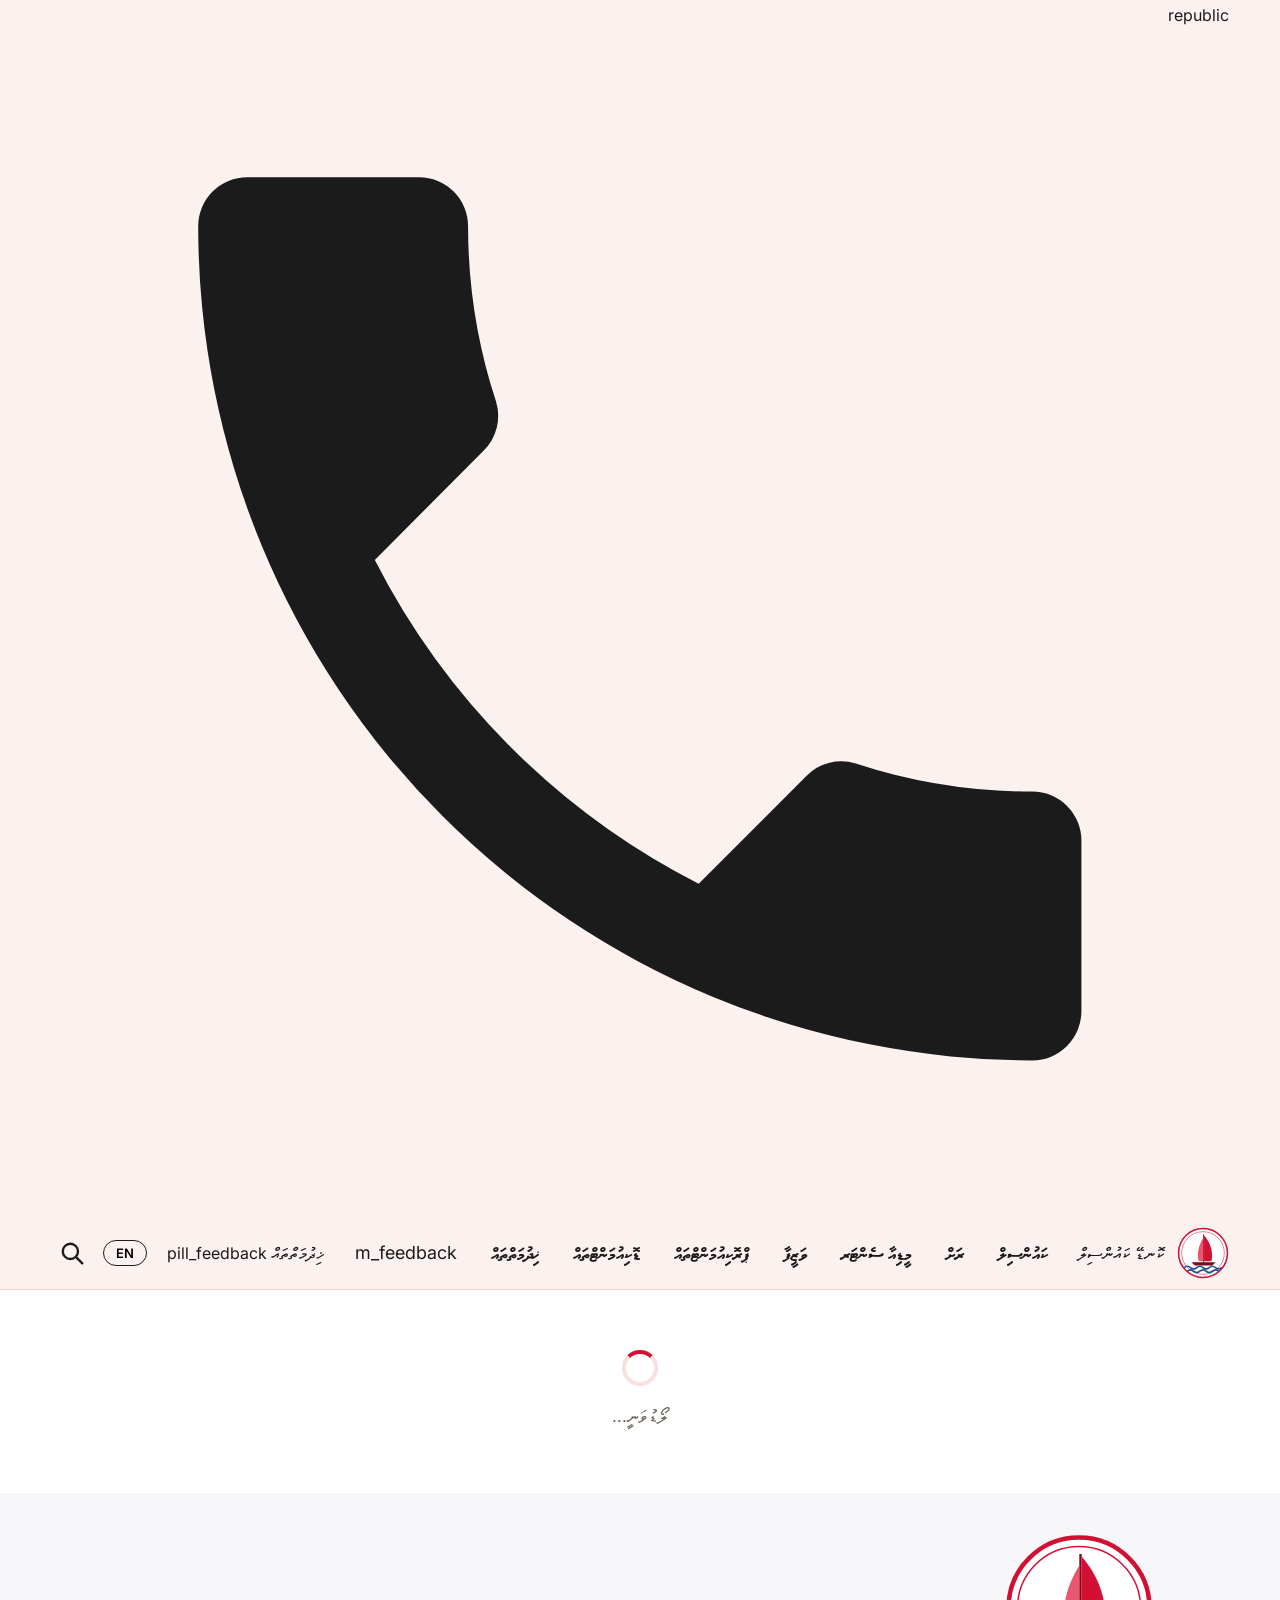
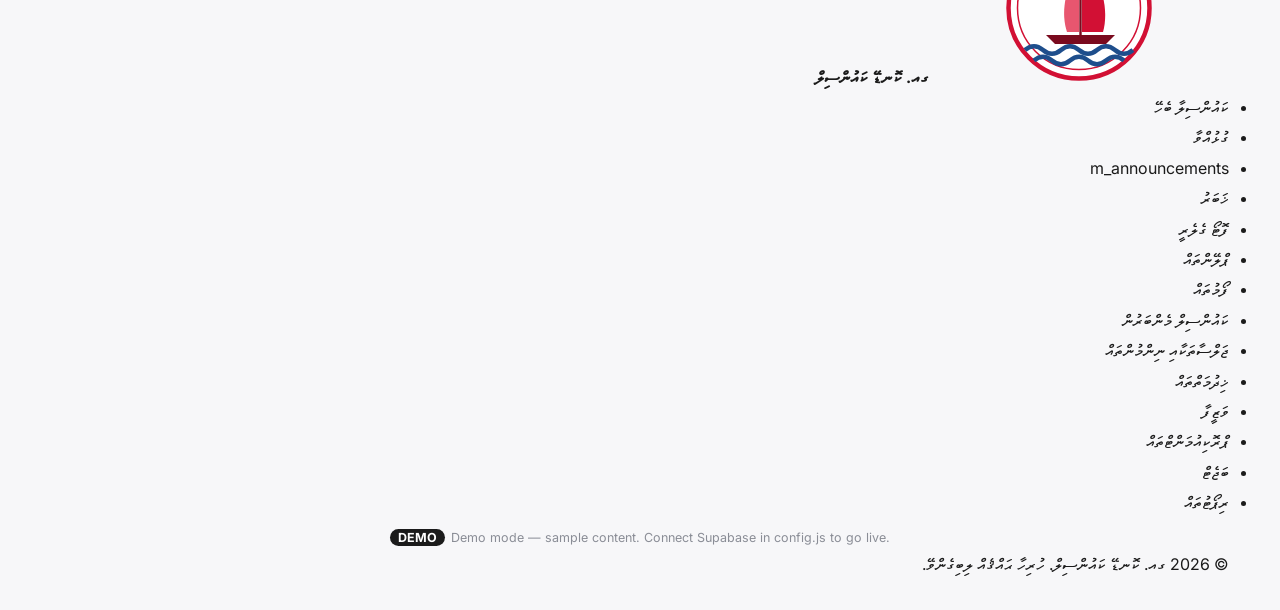
==== commit 4591b175: "New changes" ====
--- a/index.html
+++ b/index.html
@@ -8,7 +8,7 @@
 <link rel="preconnect" href="https://fonts.googleapis.com">
 <link rel="preconnect" href="https://fonts.gstatic.com" crossorigin>
 <link href="https://fonts.googleapis.com/css2?family=Noto+Sans+Thaana:wght@400;600;700&family=Inter:wght@400;500;600;700;800&display=swap" rel="stylesheet">
-<link rel="stylesheet" href="css/site.css">
+<link rel="stylesheet" href="css/site.css?v=20261116e">
 </head>
 <body>
 <a href="#app" class="skip" data-i18n="skip">މައިގަނޑު ބައިތަކަށް</a>
@@ -28,51 +28,69 @@
 </svg>
 
 <header class="site-header" id="header">
+  <div class="topbar"><div class="container tb-in">
+    <span class="tb-text" data-i18n="republic">ދިވެހިރާއްޖޭގެ ޖުމްހޫރިއްޔާ</span>
+    <a class="hotline" id="hotline" href="tel:+9607230019"><span class="hl-ic"><svg viewBox="0 0 24 24" fill="currentColor"><path d="M6.6 10.8a15.1 15.1 0 0 0 6.6 6.6l2.2-2.2a1 1 0 0 1 1-.25 11.4 11.4 0 0 0 3.6.57 1 1 0 0 1 1 1V20a1 1 0 0 1-1 1A17 17 0 0 1 3 4a1 1 0 0 1 1-1h3.5a1 1 0 0 1 1 1c0 1.25.2 2.45.57 3.57a1 1 0 0 1-.25 1z"/></svg></span><span class="ltr" id="hotlineNum"></span></a>
+  </div></div>
   <div class="container nav">
     <a href="#/" class="logo" aria-label="Home">
       <svg><use href="#logo"/></svg>
-      <span class="logo-text" data-i18n="short">ކޮނޑޭ ކައުންސިލް</span>
+      <span class="logo-name" data-i18n="short">ކޮނޑޭ ކައުންސިލް</span>
     </a>
 
     <ul class="menu" id="menu">
-      <li><a href="#/council" data-i18n="m_council">ކައުންސިލް</a>
+      <li><a href="#/council" data-i18n="m_council"></a>
         <ul class="dropdown">
-          <li><a href="#/council" data-i18n="m_council_about">ކައުންސިލާ ބެހޭ</a></li>
-          <li><a href="#/council#members" data-i18n="m_members">ކައުންސިލް މެންބަރުން</a></li>
-          <li><a href="#/meetings" data-i18n="m_meetings">ޖަލްސާތަކާއި ނިންމުންތައް</a></li>
-          <li><a href="#/contact" data-i18n="m_contact">ގުޅުއްވާ</a></li>
+          <li><a href="#/council" data-ic="building"><span class="ml" data-i18n="m_council_about"></span></a></li>
+          <li><a href="#/council#members" data-ic="user"><span class="ml" data-i18n="m_members"></span></a></li>
+          <li><a href="#/meetings" data-ic="gavel"><span class="ml" data-i18n="m_meetings"></span></a></li>
+          <li><a href="#/contact" data-ic="phone"><span class="ml" data-i18n="m_contact"></span></a></li>
         </ul>
       </li>
-      <li><a href="#/documents?type=budget" data-i18n="m_finance">މާލިއްޔަތު</a>
+      <li><a href="#/island" data-i18n="m_island"></a>
         <ul class="dropdown">
-          <li><a href="#/documents?type=budget" data-i18n="m_budget">ބަޖެޓް</a></li>
-          <li><a href="#/documents?type=report" data-i18n="m_reports">ރިޕޯޓުތައް</a></li>
+          <li><a href="#/island" data-ic="map"><span class="ml" data-i18n="m_island_profile"></span></a></li>
+          <li><a href="#/island#gallery" data-ic="image"><span class="ml" data-i18n="m_gallery"></span></a></li>
+          <li><a href="#/documents?type=plan" data-ic="plan"><span class="ml" data-i18n="m_plans"></span></a></li>
         </ul>
       </li>
-      <li><a href="#/procurement" data-i18n="m_procurement">ޕްރޮކިއުމަންޓްތައް</a></li>
-      <li><a href="#/island" data-i18n="m_island">ރަށް</a>
+      <li><a href="#/news" data-i18n="m_media"></a>
         <ul class="dropdown">
-          <li><a href="#/island" data-i18n="m_island_profile">ރަށާ ބެހޭ</a></li>
-          <li><a href="#/island#gallery" data-i18n="m_gallery">ފޮޓޯ ގެލެރީ</a></li>
-          <li><a href="#/documents?type=plan" data-i18n="m_plans">ޕްލޭންތައް</a></li>
+          <li><a href="#/news" data-ic="news"><span class="ml" data-i18n="m_news"></span></a></li>
+          <li><a href="#/announcements" data-ic="megaphone"><span class="ml" data-i18n="m_announcements"></span></a></li>
+          <li><a href="#/island#gallery" data-ic="image"><span class="ml" data-i18n="m_gallery"></span></a></li>
         </ul>
       </li>
-      <li><a href="#/services" data-i18n="m_services">ޚިދުމަތްތައް</a></li>
-      <li><a href="#/news" data-i18n="m_media">މީޑިއާ ސެންޓަރ</a>
+      <li><a href="#/jobs" data-i18n="m_jobs"></a>
         <ul class="dropdown">
-          <li><a href="#/news" data-i18n="m_news">ޚަބަރު</a></li>
-          <li><a href="#/island#gallery" data-i18n="m_gallery">ފޮޓޯ ގެލެރީ</a></li>
+          <li><a href="#/jobs" data-ic="briefcase"><span class="ml" data-i18n="m_open_jobs"></span></a></li>
+          <li><a href="#/jobs?show=all" data-ic="list"><span class="ml" data-i18n="m_all_jobs"></span></a></li>
         </ul>
       </li>
-      <li><a href="#/jobs" data-i18n="m_jobs">ވަޒީފާ</a></li>
-      <li><a href="#/documents" data-i18n="m_documents">ޑޮކިއުމަންޓްތައް</a>
+      <li><a href="#/procurement" data-i18n="m_procurement"></a>
         <ul class="dropdown">
-          <li><a href="#/documents?type=form" data-i18n="m_forms">ފޯމުތައް</a></li>
-          <li><a href="#/documents?type=regulation" data-i18n="m_regs">ޤަވާއިދުތައް</a></li>
-          <li><a href="#/documents" data-i18n="m_all_docs">ހުރިހާ ޑޮކިއުމަންޓެއް</a></li>
+          <li><a href="#/procurement" data-ic="megaphone"><span class="ml" data-i18n="m_open_tenders"></span></a></li>
+          <li><a href="#/procurement?show=all" data-ic="receipt"><span class="ml" data-i18n="m_tender_results"></span></a></li>
         </ul>
       </li>
+      <li><a href="#/documents" data-i18n="m_documents"></a>
+        <ul class="dropdown">
+          <li><a href="#/documents?type=form" data-ic="form"><span class="ml" data-i18n="m_forms"></span></a></li>
+          <li><a href="#/documents?type=regulation" data-ic="scale"><span class="ml" data-i18n="m_regs"></span></a></li>
+          <li><a href="#/documents?type=budget" data-ic="coins"><span class="ml" data-i18n="m_budget"></span></a></li>
+          <li><a href="#/documents?type=report" data-ic="chart"><span class="ml" data-i18n="m_reports"></span></a></li>
+          <li><a href="#/documents?type=plan" data-ic="plan"><span class="ml" data-i18n="m_plans"></span></a></li>
+          <li><a href="#/documents" data-ic="folder"><span class="ml" data-i18n="m_all_docs"></span></a></li>
+        </ul>
+      </li>
+      <li class="m-only"><a href="#/services" data-i18n="m_services"></a></li>
+      <li class="m-only"><a href="#/contact" data-i18n="m_feedback"></a></li>
     </ul>
+
+    <div class="nav-cta">
+      <a class="pill pill-red" href="#/services" data-i18n="m_services"></a>
+      <a class="pill pill-wine" href="#/contact" data-i18n="pill_feedback"></a>
+    </div>
 
     <div class="nav-tools">
       <button class="lang-btn" id="langBtn" type="button">EN</button>
@@ -98,31 +116,14 @@
 <!-- Every page is drawn here by js/site.js -->
 <main id="app" tabindex="-1"><div class="loading"><div class="spinner"></div></div></main>
 
-<footer>
-  <div class="container">
-    <div class="foot-card">
-      <div class="foot-top">
-        <div class="foot-name">
-          <strong data-i18n="office_name">ގއ. ކޮނޑޭ ކައުންސިލްގެ އިދާރާ</strong>
-          <span data-i18n="island_name">ގއ. ކޮނޑޭ</span>
-        </div>
-        <div class="social" id="social"></div>
-      </div>
-      <ul class="foot-links">
-        <li><a href="#/council" data-i18n="m_council">ކައުންސިލް</a></li>
-        <li><a href="#/documents?type=budget" data-i18n="m_finance">މާލިއްޔަތު</a></li>
-        <li><a href="#/procurement" data-i18n="m_procurement">ޕްރޮކިއުމަންޓްތައް</a></li>
-        <li><a href="#/island" data-i18n="m_island">ރަށް</a></li>
-        <li><a href="#/services" data-i18n="m_services">ޚިދުމަތްތައް</a></li>
-        <li><a href="#/news" data-i18n="m_media">މީޑިއާ ސެންޓަރ</a></li>
-        <li><a href="#/jobs" data-i18n="m_jobs">ވަޒީފާ</a></li>
-        <li><a href="#/documents" data-i18n="m_documents">ޑޮކިއުމަންޓްތައް</a></li>
-        <li><a href="#/contact" data-i18n="m_contact">ގުޅުއްވާ</a></li>
-      </ul>
-      <div class="foot-contact" id="footContact"></div>
-    </div>
-    <p class="copy" id="copy"></p>
+<footer class="mfooter">
+  <div class="container f-grid">
+    <div class="f-brand"><svg><use href="#logo"/></svg><strong data-i18n="name">ގއ. ކޮނޑޭ ކައުންސިލް</strong></div>
+    <ul class="f-links"><li><a href="#/council" data-i18n="m_council_about"></a></li><li><a href="#/contact" data-i18n="m_contact"></a></li><li><a href="#/announcements" data-i18n="m_announcements"></a></li><li><a href="#/news" data-i18n="m_news"></a></li><li><a href="#/island#gallery" data-i18n="m_gallery"></a></li><li><a href="#/documents?type=plan" data-i18n="m_plans"></a></li><li><a href="#/documents?type=form" data-i18n="m_forms"></a></li></ul>
+    <ul class="f-links"><li><a href="#/council#members" data-i18n="m_members"></a></li><li><a href="#/meetings" data-i18n="m_meetings"></a></li><li><a href="#/services" data-i18n="m_services"></a></li><li><a href="#/jobs" data-i18n="m_jobs"></a></li><li><a href="#/procurement" data-i18n="m_procurement"></a></li><li><a href="#/documents?type=budget" data-i18n="m_budget"></a></li><li><a href="#/documents?type=report" data-i18n="m_reports"></a></li></ul>
+    <div class="f-contact"><div id="fContact"></div><div class="social" id="social"></div></div>
   </div>
+  <div class="container"><p class="f-copy" id="copy"></p></div>
 </footer>
 
 <div class="lightbox" id="lightbox" role="dialog" aria-modal="true">
@@ -136,9 +137,9 @@
   <svg viewBox="0 0 24 24" width="22" height="22" fill="none" stroke="currentColor" stroke-width="2.4" stroke-linecap="round"><path d="M6 15l6-6 6 6"/></svg>
 </button>
 
-<script src="config.js"></script>
-<script src="js/sample-data.js"></script>
-<script src="js/store.js"></script>
-<script src="js/site.js"></script>
+<script src="config.js?v=20261116e"></script>
+<script src="js/sample-data.js?v=20261116e"></script>
+<script src="js/store.js?v=20261116e"></script>
+<script src="js/site.js?v=20261116e"></script>
 </body>
 </html>
